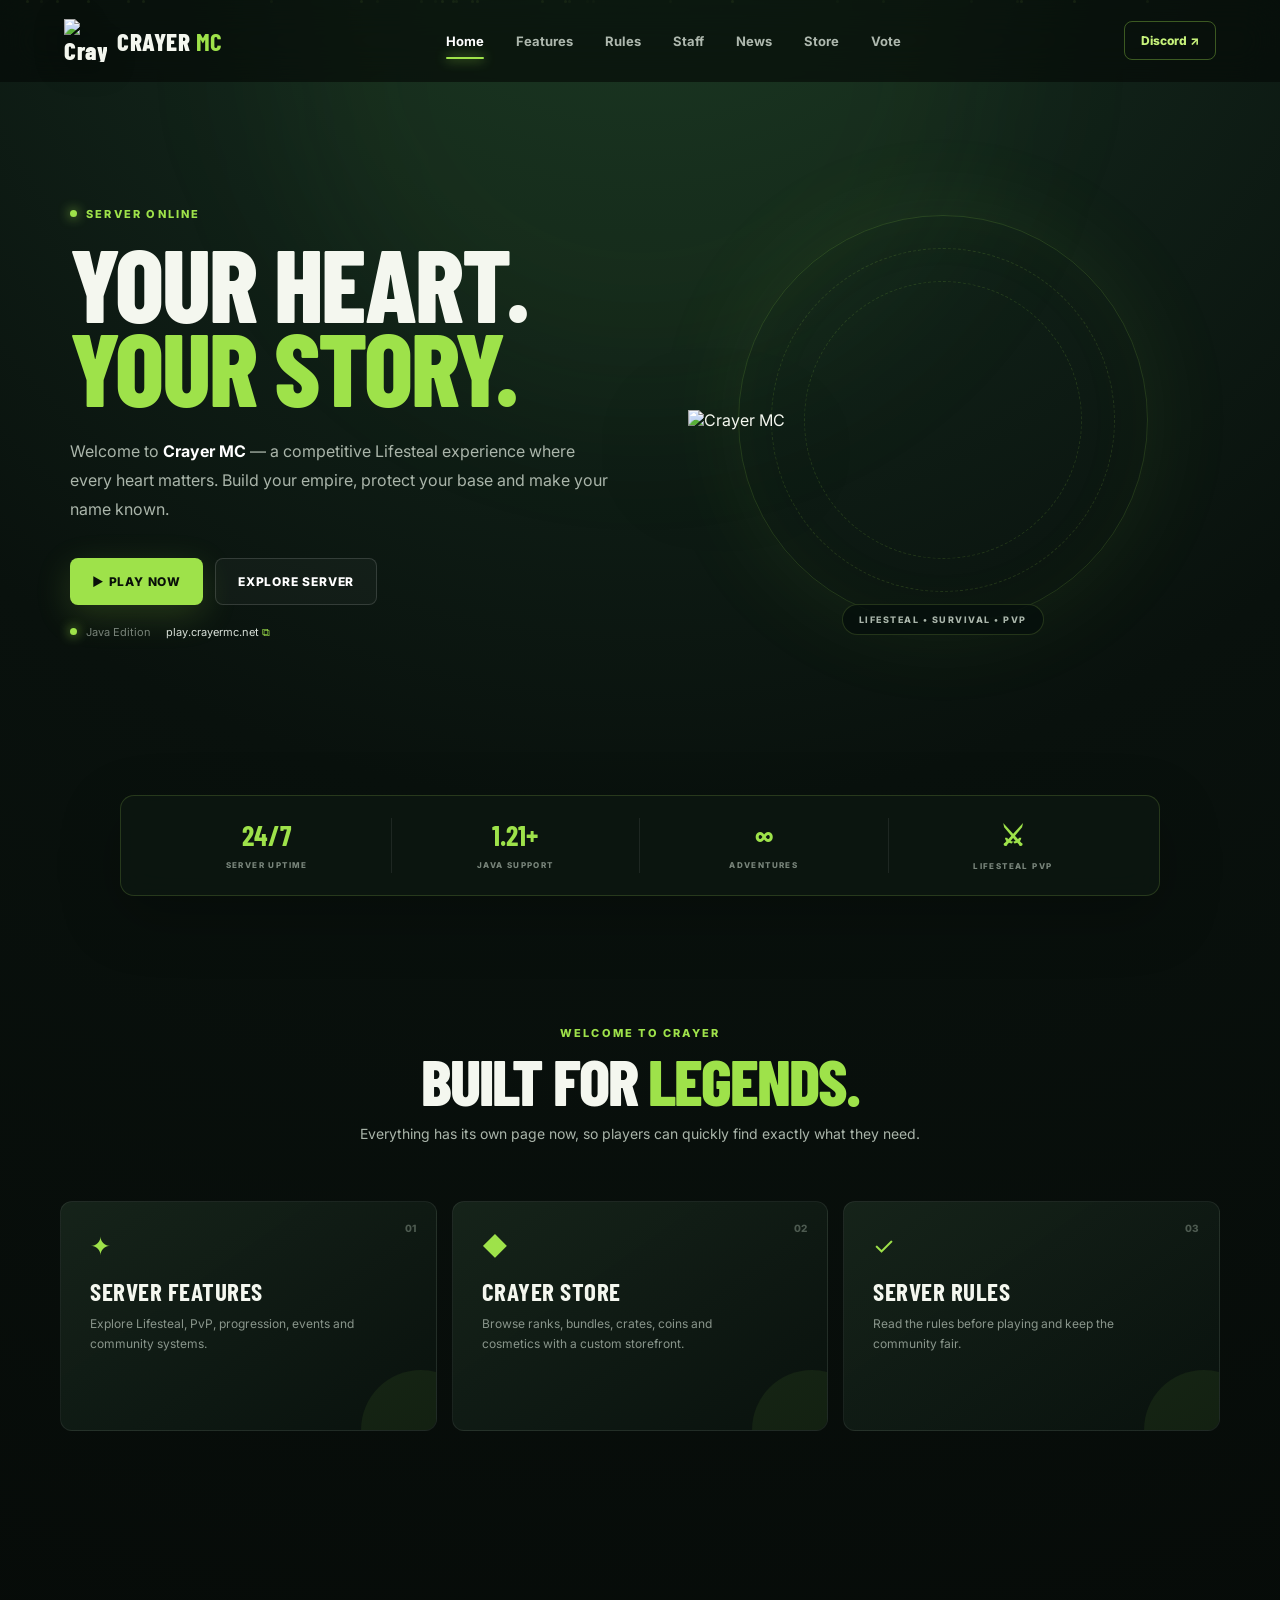
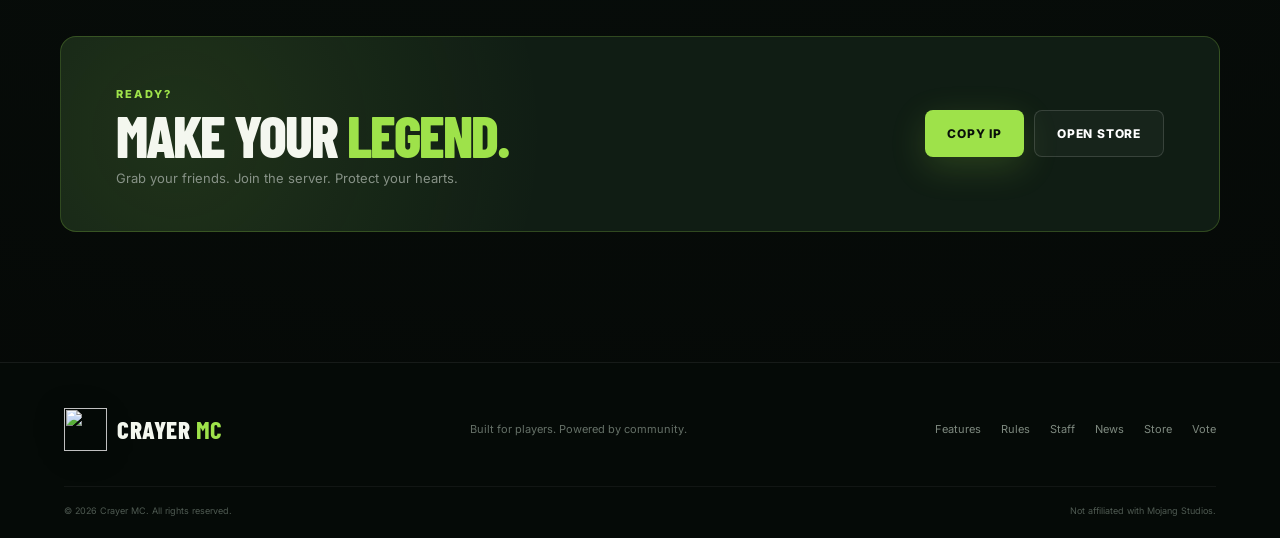
==== index.html @ 16f09fa1 "Add files via upload" ====
<!DOCTYPE html>
<html lang="en">
<head>
  <meta charset="UTF-8">
  <meta name="viewport" content="width=device-width, initial-scale=1.0">
  <meta name="theme-color" content="#07130e">
  <meta name="description" content="Crayer MC — a competitive Minecraft Lifesteal server.">
  <title>Crayer MC — Lifesteal</title>
  <link rel="icon" href="assets/logo.png">
  <link rel="preconnect" href="https://fonts.googleapis.com">
  <link rel="preconnect" href="https://fonts.gstatic.com" crossorigin>
  <link href="https://fonts.googleapis.com/css2?family=Barlow+Condensed:wght@500;600;700;800&family=Inter:wght@400;500;600;700;800&display=swap" rel="stylesheet">
  <link rel="stylesheet" href="style.css">
</head>
<body>
<div class="page-glow"></div><div id="particles" aria-hidden="true"></div>
<header class="navbar" id="navbar">
  <a class="brand" href="index.html"><img src="assets/logo.png" alt="Crayer MC logo"><span>CRAYER <b>MC</b></span></a>
  <button class="menu-btn" id="menuBtn" aria-label="Open navigation" aria-expanded="false"><span></span><span></span><span></span></button>
  <nav id="nav">
    <a class="active" href="index.html">Home</a>
    <a class="" href="features.html">Features</a>
    <a class="" href="rules.html">Rules</a>
    <a class="" href="staff.html">Staff</a>
    <a class="" href="news.html">News</a>
    <a class="" href="store.html">Store</a>
    <a class="" href="vote.html">Vote</a>
  </nav>
  <a class="nav-discord" href="#" data-discord>Discord ↗</a>
</header>
<main>

<section class="hero section">
  <div class="hero-copy reveal">
    <div class="eyebrow"><span class="live-dot"></span> SERVER ONLINE</div>
    <h1>YOUR HEART.<br><em>YOUR STORY.</em></h1>
    <p class="hero-text">Welcome to <strong>Crayer MC</strong> — a competitive Lifesteal experience where every heart matters. Build your empire, protect your base and make your name known.</p>
    <div class="hero-actions"><button class="btn btn-primary" id="copyIp">▶ PLAY NOW</button><a class="btn btn-ghost" href="features.html">EXPLORE SERVER</a></div>
    <div class="ip-line"><span class="status-dot"></span><span>Java Edition</span><button id="copyIpText">play.crayermc.net <span>⧉</span></button></div>
  </div>
  <div class="hero-logo reveal delay-1"><div class="logo-ring"></div><img src="assets/logo.png" alt="Crayer MC"><div class="logo-badge">LIFESTEAL • SURVIVAL • PVP</div></div>
</section>
<section class="stats-wrap"><div class="stats glass reveal"><div><strong>24/7</strong><span>SERVER UPTIME</span></div><div><strong>1.21+</strong><span>JAVA SUPPORT</span></div><div><strong>∞</strong><span>ADVENTURES</span></div><div><strong>⚔</strong><span>LIFESTEAL PVP</span></div></div></section>
<section class="section">
  <div class="section-heading reveal"><span class="kicker">WELCOME TO CRAYER</span><h2>BUILT FOR <em>LEGENDS.</em></h2><p>Everything has its own page now, so players can quickly find exactly what they need.</p></div>
  <div class="feature-grid">
    <a class="feature-card reveal" href="features.html"><div class="feature-icon">✦</div><h3>SERVER FEATURES</h3><p>Explore Lifesteal, PvP, progression, events and community systems.</p><span class="card-number">01</span></a>
    <a class="feature-card reveal delay-1" href="store.html"><div class="feature-icon">◆</div><h3>CRAYER STORE</h3><p>Browse ranks, bundles, crates, coins and cosmetics with a custom storefront.</p><span class="card-number">02</span></a>
    <a class="feature-card reveal delay-2" href="rules.html"><div class="feature-icon">✓</div><h3>SERVER RULES</h3><p>Read the rules before playing and keep the community fair.</p><span class="card-number">03</span></a>
  </div>
</section>
<section class="section cta reveal"><div class="cta-inner"><div><span class="kicker">READY?</span><h2>MAKE YOUR <em>LEGEND.</em></h2><p>Grab your friends. Join the server. Protect your hearts.</p></div><div class="cta-actions"><button class="btn btn-primary" id="copyIp2">COPY IP</button><a class="btn btn-ghost" href="store.html">OPEN STORE</a></div></div></section>

</main>
<footer>
  <div class="footer-main">
    <a class="brand" href="index.html"><img src="assets/logo.png" alt=""><span>CRAYER <b>MC</b></span></a>
    <p>Built for players. Powered by community.</p>
    <div class="footer-links">
      <a href="features.html">Features</a><a href="rules.html">Rules</a><a href="staff.html">Staff</a><a href="news.html">News</a><a href="store.html">Store</a><a href="vote.html">Vote</a>
    </div>
  </div>
  <div class="footer-bottom"><span>© <span id="year"></span> Crayer MC. All rights reserved.</span><span>Not affiliated with Mojang Studios.</span></div>
</footer>
<div class="toast" id="toast">Done!</div>
<script src="script.js"></script>
</body></html>
---- style.css ----
:root{
  --bg:#07100c;--bg2:#0c1812;--panel:rgba(17,29,22,.78);--panel2:#111d17;
  --line:rgba(171,220,92,.18);--green:#9ee24a;--green2:#c7f27b;--gold:#f5bd4f;
  --text:#f4f7ef;--muted:#aab5aa;--danger:#f06455;
  --font:"Inter",sans-serif;--display:"Barlow Condensed",sans-serif;
}
*{box-sizing:border-box;margin:0;padding:0}
html{scroll-behavior:smooth}
body{background:radial-gradient(circle at 50% -10%,#193324 0,#09110d 42%,#050806 100%);color:var(--text);font-family:var(--font);overflow-x:hidden}
body:before{content:"";position:fixed;inset:0;pointer-events:none;opacity:.18;background-image:linear-gradient(rgba(255,255,255,.025) 1px,transparent 1px),linear-gradient(90deg,rgba(255,255,255,.02) 1px,transparent 1px);background-size:70px 70px;mask-image:linear-gradient(to bottom,#000,transparent 75%);z-index:-3}
.page-glow{position:fixed;width:700px;height:700px;border-radius:50%;background:rgba(111,206,65,.06);filter:blur(80px);left:50%;top:-300px;transform:translateX(-50%);z-index:-2}
#particles{position:fixed;inset:0;pointer-events:none;z-index:-1;overflow:hidden}
.particle{position:absolute;width:3px;height:3px;background:rgba(179,238,93,.55);border-radius:50%;animation:float linear infinite}
@keyframes float{from{transform:translateY(110vh) translateX(0);opacity:0}15%{opacity:1}85%{opacity:.8}to{transform:translateY(-10vh) translateX(60px);opacity:0}}
a{color:inherit;text-decoration:none}
button{font:inherit}
.navbar{height:82px;position:fixed;top:0;left:0;right:0;z-index:50;display:flex;align-items:center;justify-content:space-between;padding:0 clamp(22px,5vw,80px);background:rgba(5,10,7,.65);backdrop-filter:blur(18px);border-bottom:1px solid transparent;transition:.3s}
.navbar.scrolled{border-color:var(--line);background:rgba(5,10,7,.88)}
.brand{display:flex;align-items:center;gap:10px;font-family:var(--display);font-size:25px;font-weight:800;letter-spacing:.5px}
.brand img{width:43px;height:43px;object-fit:contain;filter:drop-shadow(0 6px 15px rgba(0,0,0,.45))}
.brand b{color:var(--green)}
nav{display:flex;gap:32px;align-items:center}
nav a{font-size:13px;font-weight:700;color:#aeb8ae;position:relative;transition:.2s}
nav a:hover,nav a.active{color:#fff}
nav a.active:after{content:"";position:absolute;left:0;right:0;height:2px;background:var(--green);bottom:-10px;border-radius:2px;box-shadow:0 0 12px var(--green)}
.nav-discord{border:1px solid rgba(158,226,74,.35);padding:11px 16px;border-radius:8px;font-size:12px;font-weight:800;color:var(--green2);transition:.2s}
.nav-discord:hover{background:rgba(158,226,74,.1);transform:translateY(-2px)}
.menu-btn{display:none;background:none;border:0;width:40px}.menu-btn span{display:block;height:2px;background:#fff;margin:6px 0}
.section{width:min(1160px,calc(100% - 40px));margin:auto;padding:125px 0}
.hero{min-height:820px;padding-top:145px;display:grid;grid-template-columns:1fr 1fr;align-items:center;gap:50px;position:relative}
.hero-copy{padding-left:10px}
.eyebrow,.kicker{display:inline-flex;align-items:center;gap:9px;color:var(--green);font-size:11px;font-weight:800;letter-spacing:2.2px}
.live-dot,.status-dot{width:7px;height:7px;border-radius:50%;background:var(--green);box-shadow:0 0 12px var(--green)}
.hero h1,.section-heading h2,.cta h2{font-family:var(--display);font-size:clamp(65px,8vw,110px);line-height:.82;letter-spacing:-2px;margin:20px 0 28px;font-weight:800}
em{font-style:normal;color:var(--green)}
.hero-text{max-width:570px;color:var(--muted);font-size:16px;line-height:1.8}
.hero-text strong{color:#fff}
.hero-actions{display:flex;gap:12px;margin-top:34px}
.btn{display:inline-flex;align-items:center;justify-content:center;gap:10px;border:0;border-radius:8px;padding:15px 22px;font-weight:800;font-size:12px;letter-spacing:.8px;cursor:pointer;transition:.25s}
.btn-primary{background:var(--green);color:#091009;box-shadow:0 10px 35px rgba(158,226,74,.18)}
.btn-primary:hover{transform:translateY(-3px);box-shadow:0 15px 40px rgba(158,226,74,.28)}
.btn-ghost{border:1px solid rgba(255,255,255,.14);background:rgba(255,255,255,.03);color:#fff}
.btn-ghost:hover{background:rgba(255,255,255,.08);transform:translateY(-3px)}
.ip-line{display:flex;align-items:center;gap:9px;margin-top:20px;color:#788379;font-size:11px}
.ip-line button{background:none;border:0;color:#d8e0d8;font-size:11px;cursor:pointer;margin-left:6px}
.ip-line button span{color:var(--green)}
.hero-logo{display:flex;justify-content:center;align-items:center;position:relative;min-height:540px}
.hero-logo img{width:min(510px,92%);position:relative;z-index:2;filter:drop-shadow(0 30px 45px rgba(0,0,0,.6));animation:logoFloat 5s ease-in-out infinite}
@keyframes logoFloat{0%,100%{transform:translateY(0) rotate(-1deg)}50%{transform:translateY(-15px) rotate(1deg)}}
.logo-ring{position:absolute;width:410px;height:410px;border:1px solid rgba(158,226,74,.16);border-radius:50%;box-shadow:0 0 100px rgba(158,226,74,.08),inset 0 0 80px rgba(158,226,74,.03)}
.logo-ring:before,.logo-ring:after{content:"";position:absolute;border-radius:50%;border:1px dashed rgba(158,226,74,.15);inset:32px;animation:spin 25s linear infinite}
.logo-ring:after{inset:65px;animation-direction:reverse;animation-duration:18s}
@keyframes spin{to{transform:rotate(360deg)}}
.logo-badge{position:absolute;bottom:55px;background:rgba(7,16,12,.85);border:1px solid var(--line);border-radius:30px;padding:9px 16px;color:#a9b5aa;font-size:9px;font-weight:800;letter-spacing:1.5px;z-index:3}
.scroll-cue{position:absolute;bottom:35px;left:10px;font-size:9px;color:#677269;letter-spacing:2px}.scroll-cue span{color:var(--green);font-size:15px;margin-left:7px}
.stats-wrap{width:min(1040px,calc(100% - 40px));margin:-25px auto 0;position:relative;z-index:3}
.glass{background:rgba(13,24,17,.72);border:1px solid var(--line);backdrop-filter:blur(15px);border-radius:14px;box-shadow:0 20px 60px rgba(0,0,0,.25)}
.stats{display:grid;grid-template-columns:repeat(4,1fr);padding:22px}
.stats div{text-align:center;border-right:1px solid rgba(255,255,255,.08)}.stats div:last-child{border:0}
.stats strong{display:block;font-family:var(--display);font-size:28px;color:var(--green)}.stats span{font-size:8px;letter-spacing:1.4px;color:#79857b;font-weight:800}
.section-heading{text-align:center;max-width:720px;margin:0 auto 55px}
.section-heading h2{font-size:65px;margin:13px 0 15px}
.section-heading p{color:var(--muted);font-size:14px;line-height:1.7}
.feature-grid{display:grid;grid-template-columns:repeat(3,1fr);gap:15px}
.feature-card{position:relative;min-height:230px;padding:29px;border:1px solid rgba(255,255,255,.07);background:linear-gradient(145deg,rgba(24,39,29,.85),rgba(10,19,14,.88));border-radius:12px;overflow:hidden;transition:.3s}
.feature-card:hover{transform:translateY(-7px);border-color:rgba(158,226,74,.32);box-shadow:0 20px 45px rgba(0,0,0,.25)}
.feature-card:after{content:"";position:absolute;width:120px;height:120px;border-radius:50%;right:-45px;bottom:-60px;background:rgba(158,226,74,.07)}
.feature-card-highlight{border-color:rgba(158,226,74,.22)}
.feature-icon{font-size:25px;color:var(--green);height:45px}
.feature-card h3{font-family:var(--display);font-size:25px;letter-spacing:.5px}.feature-card p{font-size:12px;line-height:1.7;color:#89958b;margin-top:8px;max-width:280px}.card-number{position:absolute;right:20px;top:20px;color:#4d5a50;font-size:10px;font-weight:800}
.rules-section{max-width:1050px}
.rules-list{display:grid;gap:10px}
.rule{display:grid;grid-template-columns:65px 1fr;align-items:center;gap:15px;padding:18px 22px;background:rgba(21,31,24,.72);border:1px solid rgba(255,255,255,.06);border-radius:10px;transition:.25s}
.rule:hover{border-color:rgba(158,226,74,.22);transform:translateX(5px)}
.rule>b{width:38px;height:38px;border-radius:8px;display:grid;place-items:center;background:rgba(158,226,74,.1);color:var(--green);font-family:var(--display);font-size:18px}
.rule h3{font-family:var(--display);font-size:20px}.rule p{font-size:11px;color:#89958b;margin-top:3px}
.staff-section{max-width:1050px}
.staff-grid{display:grid;grid-template-columns:repeat(3,1fr);gap:15px}
.staff-card{display:flex;align-items:center;gap:18px;padding:25px;background:linear-gradient(145deg,#17241b,#0c1510);border:1px solid rgba(255,255,255,.07);border-radius:12px}
.staff-avatar{width:70px;height:70px;border-radius:10px;display:grid;place-items:center;background:linear-gradient(145deg,#9ee24a,#3c6f29);font-family:var(--display);font-size:34px;color:#081008;font-weight:800;box-shadow:0 10px 25px rgba(0,0,0,.3)}
.staff-card h3{font-family:var(--display);font-size:24px}.staff-card p{font-size:10px;color:#7d897f;margin-top:3px}
.role{font-size:8px;font-weight:800;letter-spacing:1px;padding:4px 7px;border-radius:4px}.owner{background:rgba(245,189,79,.13);color:var(--gold)}.manager{background:rgba(158,226,74,.1);color:var(--green)}.mod{background:rgba(83,188,255,.1);color:#71c9ff}
.edit-note{text-align:center;color:#59645b;font-size:10px;margin-top:18px}.edit-note code{color:#82927f}
.news-grid{display:grid;grid-template-columns:1.5fr 1fr 1fr;gap:15px}
.news-card{min-height:260px;border-radius:12px;border:1px solid rgba(255,255,255,.07);background:linear-gradient(145deg,#17231b,#0c140f);padding:25px;display:flex;flex-direction:column;justify-content:space-between;position:relative;overflow:hidden}
.news-card.large{background:radial-gradient(circle at 80% 20%,rgba(158,226,74,.12),transparent 35%),linear-gradient(145deg,#17271a,#0b120e)}
.news-card:before{content:"✦";position:absolute;right:25px;top:30px;font-size:80px;color:rgba(158,226,74,.05)}
.news-tag{font-size:8px;font-weight:800;letter-spacing:1.4px;color:var(--green);border:1px solid rgba(158,226,74,.2);padding:6px 8px;border-radius:4px;width:max-content}
.news-content small{font-size:8px;color:#637066;letter-spacing:1.5px}.news-content h3{font-family:var(--display);font-size:26px;line-height:.95;margin:8px 0}.news-content p{font-size:11px;color:#7f8b81;line-height:1.6}
.cta{padding-top:80px;padding-bottom:130px}
.cta-inner{padding:45px 55px;border:1px solid rgba(158,226,74,.22);border-radius:16px;background:radial-gradient(circle at 10% 50%,rgba(158,226,74,.11),transparent 35%),#101d14;display:flex;justify-content:space-between;align-items:center;gap:30px}
.cta h2{font-size:58px;margin:10px 0}.cta p{color:#879287;font-size:13px}.cta-actions{display:flex;gap:10px}
footer{border-top:1px solid rgba(255,255,255,.07);background:#050a07;padding:45px max(20px,5vw) 22px}.footer-main{display:flex;align-items:center;justify-content:space-between;gap:20px}.footer-main>p{color:#657067;font-size:11px}.footer-links{display:flex;gap:20px;font-size:11px;color:#7e897f}.footer-links a:hover{color:var(--green)}.footer-bottom{margin-top:35px;padding-top:18px;border-top:1px solid rgba(255,255,255,.05);display:flex;justify-content:space-between;color:#4f5a52;font-size:9px}
.toast{position:fixed;left:50%;bottom:30px;transform:translate(-50%,20px);background:#d9ff9d;color:#081008;padding:12px 17px;border-radius:8px;font-size:11px;font-weight:800;opacity:0;pointer-events:none;transition:.3s;z-index:100}.toast.show{opacity:1;transform:translate(-50%,0)}
.reveal{opacity:0;transform:translateY(25px);transition:opacity .7s ease,transform .7s ease}.reveal.visible{opacity:1;transform:translateY(0)}.delay-1{transition-delay:.08s}.delay-2{transition-delay:.16s}
@media(max-width:900px){
  nav{gap:18px}.nav-discord{display:none}.hero{grid-template-columns:1fr;text-align:center;padding-top:130px;min-height:auto}.hero-copy{padding:0}.hero-text{margin:auto}.hero-actions,.ip-line{justify-content:center}.hero-logo{min-height:430px;order:-1}.hero-logo img{width:min(400px,85%)}.logo-ring{width:320px;height:320px}.scroll-cue{display:none}.feature-grid{grid-template-columns:repeat(2,1fr)}.news-grid{grid-template-columns:1fr 1fr}.news-card.large{grid-column:1/-1}.staff-grid{grid-template-columns:1fr}
}
@media(max-width:680px){
  .navbar{height:70px}.brand{font-size:21px}.brand img{width:36px;height:36px}.menu-btn{display:block;order:3}nav{display:none;position:absolute;top:70px;left:15px;right:15px;flex-direction:column;gap:0;padding:10px;background:rgba(8,15,10,.98);border:1px solid var(--line);border-radius:10px}nav.open{display:flex}nav a{padding:13px 10px;width:100%}nav a.active:after{display:none}.section{width:min(100% - 28px,1160px);padding:90px 0}.hero{padding-top:105px}.hero h1{font-size:58px}.hero-logo{min-height:350px}.logo-ring{width:270px;height:270px}.logo-badge{bottom:25px;font-size:7px}.stats{grid-template-columns:1fr 1fr;gap:18px}.stats div:nth-child(2){border:0}.stats div{border-bottom:1px solid rgba(255,255,255,.08);padding-bottom:12px}.feature-grid,.news-grid{grid-template-columns:1fr}.news-card.large{grid-column:auto}.section-heading h2{font-size:50px}.cta-inner{padding:32px 25px;flex-direction:column;text-align:center}.cta h2{font-size:48px}.cta-actions{flex-direction:column;width:100%}.btn{width:100%}.footer-main,.footer-bottom{flex-direction:column;align-items:flex-start}.footer-main>p{display:none}.footer-links{flex-wrap:wrap}
}

/* Multi-page navigation */
.page-hero{min-height:470px;padding-top:170px;text-align:center;display:flex;flex-direction:column;align-items:center;justify-content:center}
.page-hero h1{font-family:var(--display);font-size:clamp(62px,9vw,105px);line-height:.85;letter-spacing:-2px;margin:18px 0}
.page-hero p{max-width:680px;color:var(--muted);line-height:1.8}
.warning-box{margin-top:22px;padding:20px 24px;border:1px solid rgba(245,189,79,.25);background:rgba(245,189,79,.06);border-radius:10px;display:flex;gap:14px;align-items:center;color:#b7beb5;font-size:11px}.warning-box strong{color:var(--gold);letter-spacing:1px}.warning-box span{color:#8f9b91}
.vote-grid{display:grid;grid-template-columns:repeat(3,1fr);gap:15px}.vote-card{padding:30px;border:1px solid rgba(255,255,255,.07);border-radius:12px;background:linear-gradient(145deg,#17241b,#0c1510);transition:.3s}.vote-card:hover{transform:translateY(-7px);border-color:rgba(158,226,74,.3)}.vote-card>span{color:var(--green);font:800 11px var(--display)}.vote-card h3{font:800 27px var(--display);margin:20px 0 8px}.vote-card p{color:#89958b;font-size:11px;line-height:1.6}.vote-card b{display:block;margin-top:28px;color:var(--green);font-size:10px;letter-spacing:1px}.vote-card code{color:#b8c7b9}
.store-toolbar{margin-bottom:22px}.store-tabs{display:flex;gap:8px;flex-wrap:wrap}.tab{border:1px solid rgba(255,255,255,.1);background:rgba(255,255,255,.03);color:#a9b4aa;padding:10px 15px;border-radius:8px;font-size:10px;font-weight:800;cursor:pointer;transition:.2s}.tab:hover,.tab.active{color:#081008;background:var(--green);border-color:var(--green)}
.store-layout{display:grid;grid-template-columns:minmax(0,1fr) 330px;gap:20px;align-items:start}.product-grid{display:grid;grid-template-columns:repeat(2,1fr);gap:15px}.product-card{position:relative;padding:25px;border-radius:12px;border:1px solid rgba(255,255,255,.07);background:linear-gradient(145deg,#17241b,#0c1510);transition:.3s}.product-card:hover{transform:translateY(-5px);border-color:rgba(158,226,74,.28)}.product-card.hidden{display:none}.product-icon{width:50px;height:50px;display:grid;place-items:center;border-radius:10px;background:rgba(158,226,74,.09);color:var(--green);font-size:24px;margin-bottom:18px}.product-cat{font-size:8px;color:var(--green);letter-spacing:1.5px;font-weight:800}.product-card h3{font:800 25px var(--display);margin:6px 0}.product-card p{color:#89958b;font-size:11px;line-height:1.6;min-height:38px}.product-card strong{display:block;color:#fff;font:800 28px var(--display);margin:16px 0}.product-card .btn{width:100%}.cart{position:sticky;top:105px;padding:22px}.cart-head{display:flex;justify-content:space-between;align-items:center;border-bottom:1px solid rgba(255,255,255,.08);padding-bottom:16px}.cart-head h2{font:800 28px var(--display)}.cart-head>span{background:var(--green);color:#081008;border-radius:20px;padding:5px 9px;font:800 10px var(--display)}.cart-items{min-height:130px;padding:15px 0}.empty-cart{color:#69766c;font-size:11px;text-align:center;padding:30px 0}.cart-item{display:flex;justify-content:space-between;gap:10px;padding:10px 0;border-bottom:1px solid rgba(255,255,255,.05)}.cart-item strong{font-size:10px}.cart-item span{color:#91a094;font-size:10px}.remove-item{border:0;background:none;color:#f06455;cursor:pointer;font-size:10px}.cart-total{display:flex;justify-content:space-between;padding:16px 0;border-top:1px solid rgba(255,255,255,.08);font-size:11px;color:#89958b}.cart-total strong{color:var(--green);font:800 24px var(--display)}.cart-order,.cart-clear{width:100%;margin-top:8px}.cart small{display:block;color:#657067;font-size:9px;line-height:1.6;margin-top:15px}.cart small code{color:#82927f}
@media(max-width:900px){.vote-grid{grid-template-columns:1fr 1fr}.store-layout{grid-template-columns:1fr}.cart{position:static}.product-grid{grid-template-columns:repeat(2,1fr)}}
@media(max-width:680px){.page-hero{min-height:390px;padding-top:125px}.page-hero h1{font-size:58px}.vote-grid,.product-grid{grid-template-columns:1fr}.warning-box{align-items:flex-start;flex-direction:column}.store-tabs{overflow:auto;flex-wrap:nowrap;padding-bottom:4px}}

@media(max-width:680px){
  nav{position:absolute;top:70px;left:15px;right:15px;display:none;flex-direction:column;gap:0;padding:10px;background:rgba(5,10,7,.96);border:1px solid var(--line);border-radius:10px;backdrop-filter:blur(18px)}
  nav.open{display:flex} nav a{padding:13px 10px} nav a.active:after{display:none}.nav-discord{display:none}
  .hero h1{font-size:62px}.section{padding:90px 0}.feature-grid{grid-template-columns:1fr}.news-grid{grid-template-columns:1fr}.news-card.large{grid-column:auto}.stats{grid-template-columns:repeat(2,1fr);gap:18px}.stats div:nth-child(2){border-right:0}.stats div:nth-child(3),.stats div:nth-child(4){border-top:1px solid rgba(255,255,255,.08);padding-top:18px}.footer-main{flex-direction:column;align-items:flex-start}.footer-bottom{flex-direction:column;gap:8px}
}
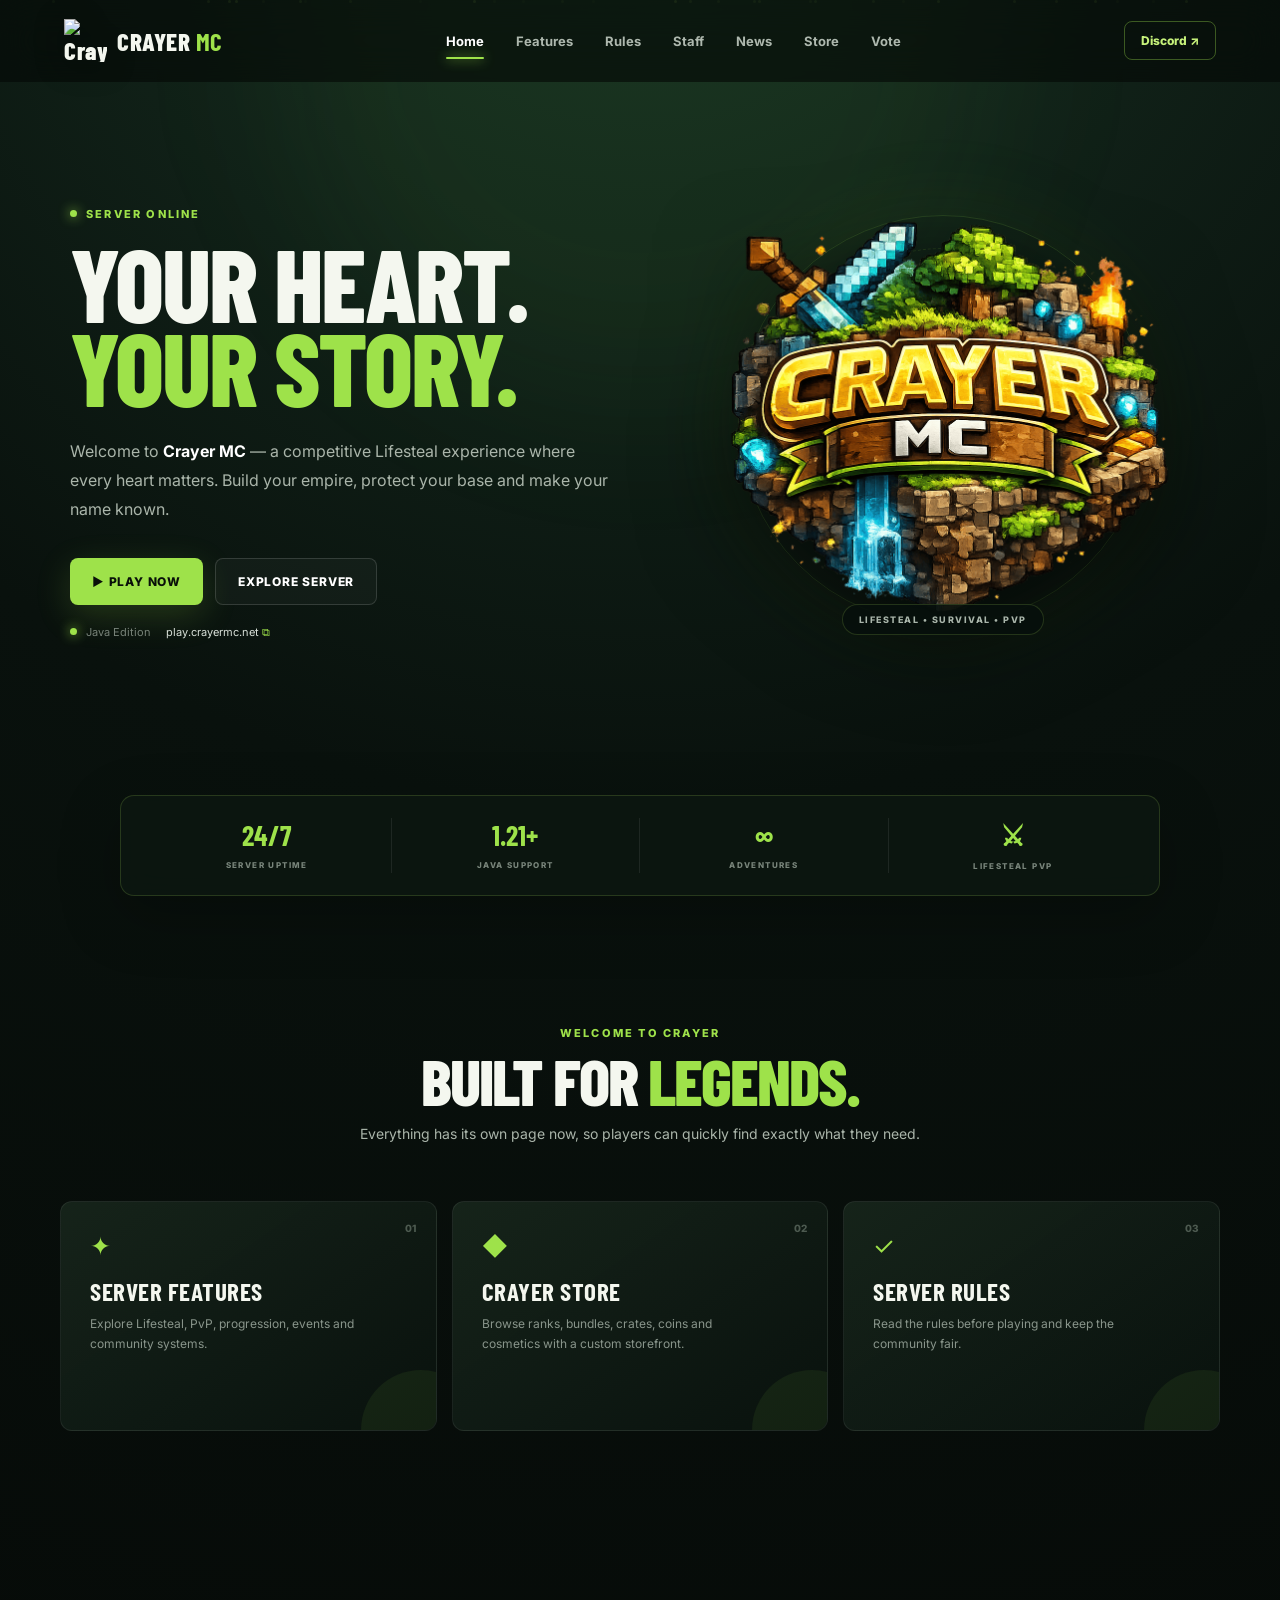
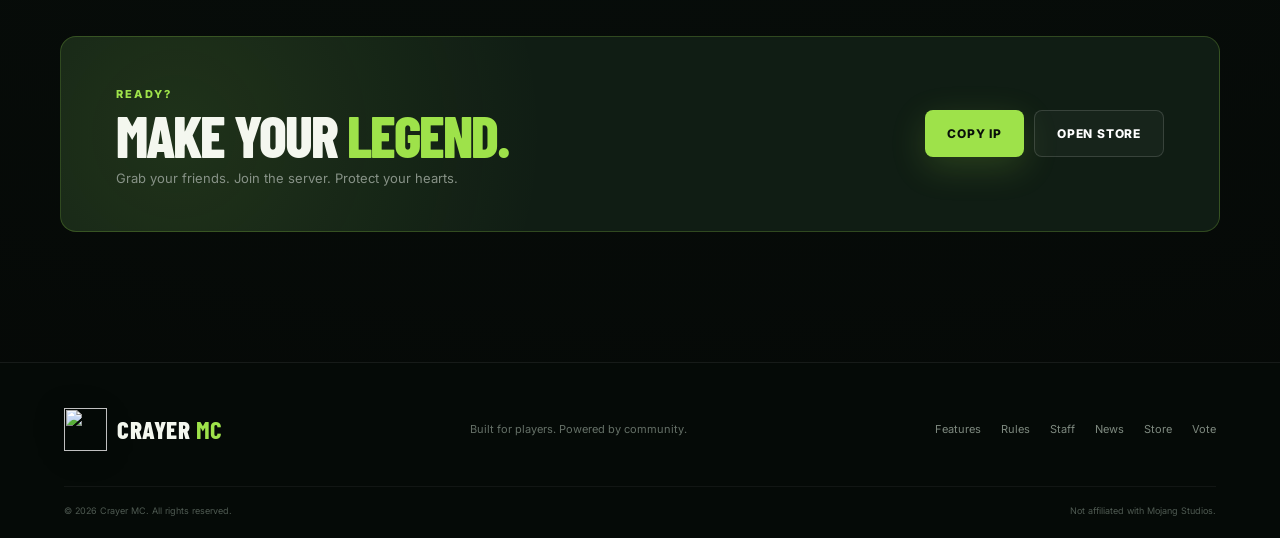
==== commit 8e05edff: "Update index.html" ====
--- a/index.html
+++ b/index.html
@@ -38,7 +38,7 @@
     <div class="hero-actions"><button class="btn btn-primary" id="copyIp">▶ PLAY NOW</button><a class="btn btn-ghost" href="features.html">EXPLORE SERVER</a></div>
     <div class="ip-line"><span class="status-dot"></span><span>Java Edition</span><button id="copyIpText">play.crayermc.net <span>⧉</span></button></div>
   </div>
-  <div class="hero-logo reveal delay-1"><div class="logo-ring"></div><img src="assets/logo.png" alt="Crayer MC"><div class="logo-badge">LIFESTEAL • SURVIVAL • PVP</div></div>
+  <div class="hero-logo reveal delay-1"><div class="logo-ring"></div><img src="logo.png" alt="Crayer MC"><div class="logo-badge">LIFESTEAL • SURVIVAL • PVP</div></div>
 </section>
 <section class="stats-wrap"><div class="stats glass reveal"><div><strong>24/7</strong><span>SERVER UPTIME</span></div><div><strong>1.21+</strong><span>JAVA SUPPORT</span></div><div><strong>∞</strong><span>ADVENTURES</span></div><div><strong>⚔</strong><span>LIFESTEAL PVP</span></div></div></section>
 <section class="section">
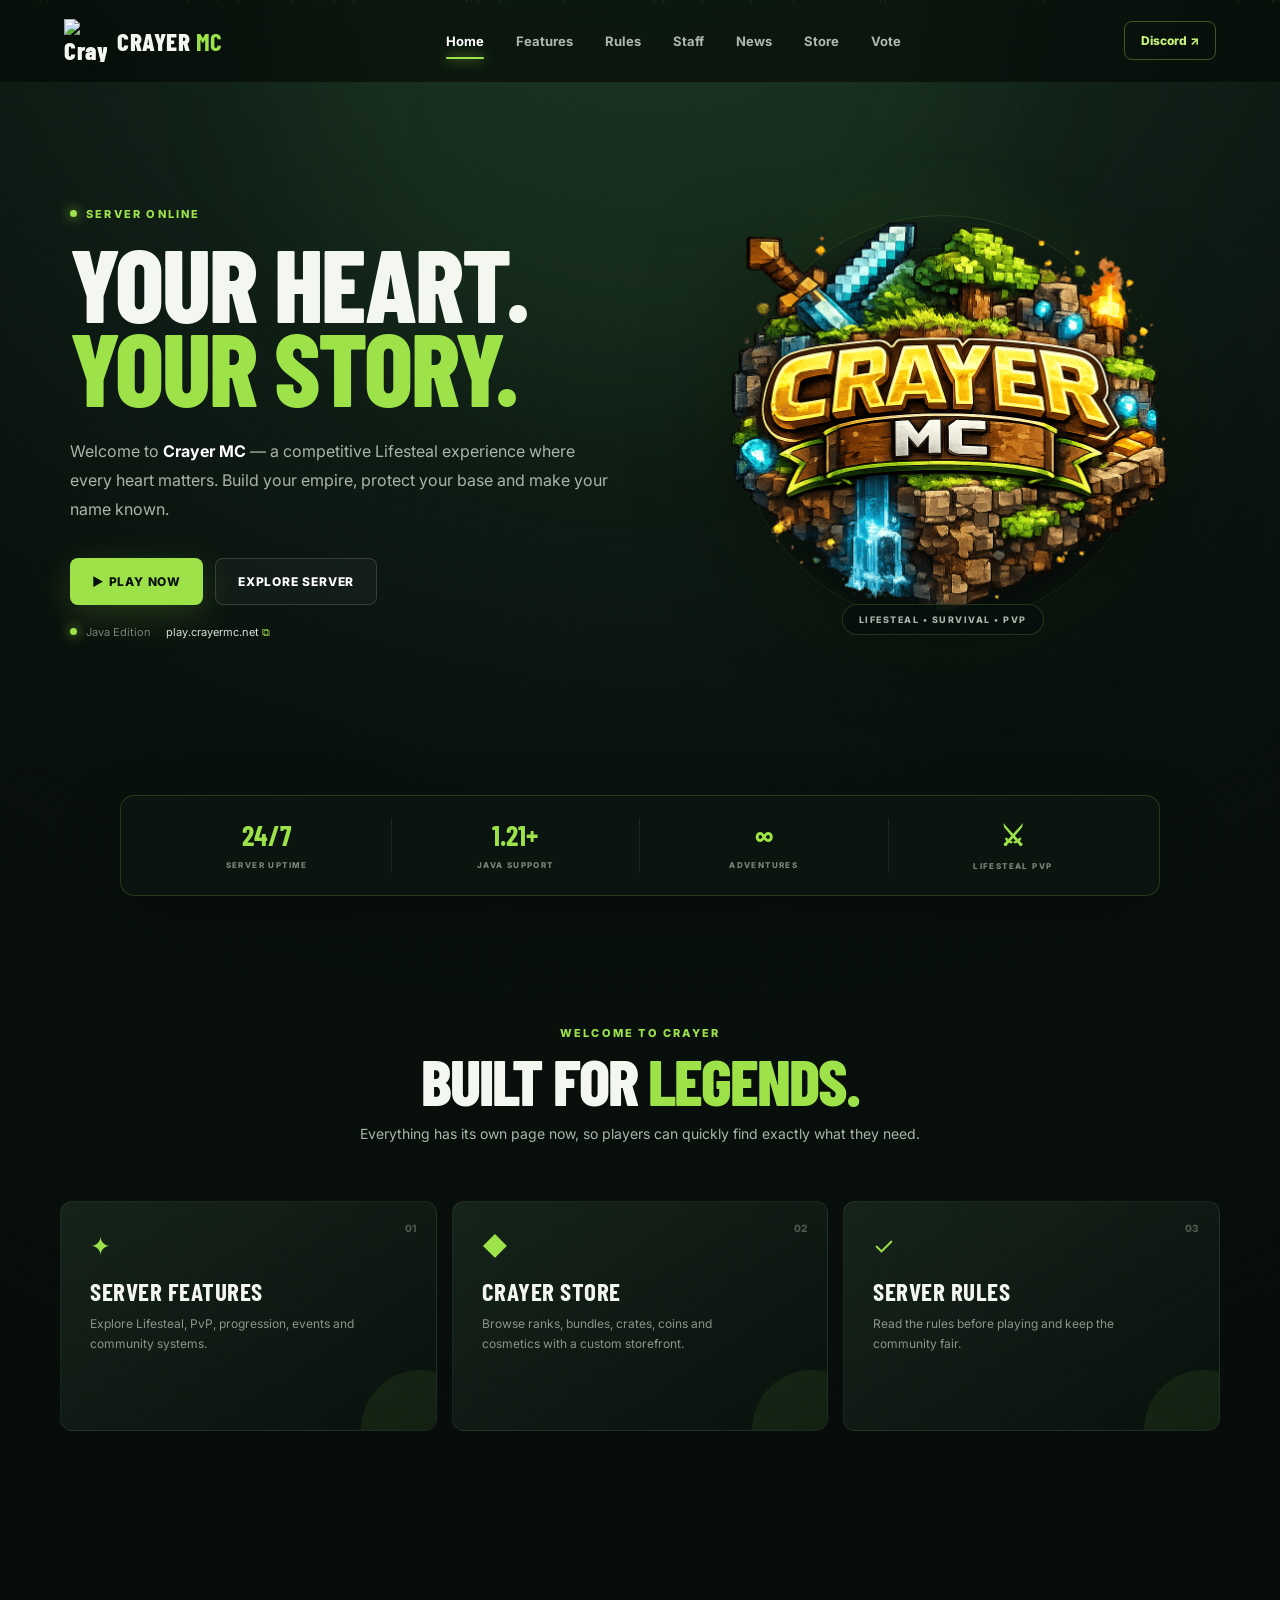
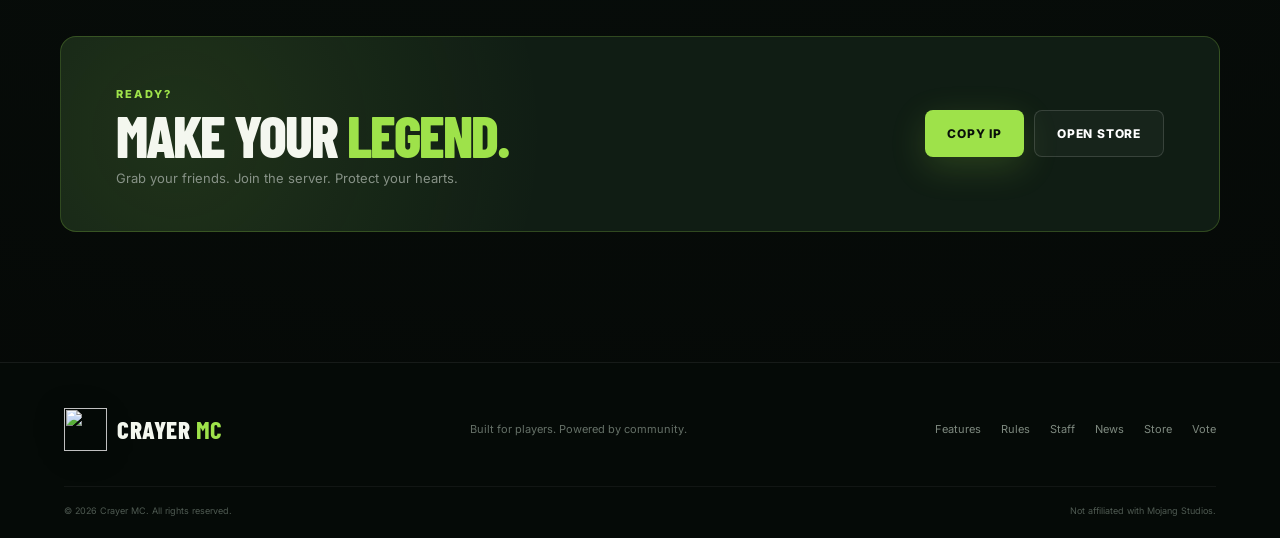
==== commit 700ee0e2: "Update index.html" ====
--- a/index.html
+++ b/index.html
@@ -6,7 +6,7 @@
   <meta name="theme-color" content="#07130e">
   <meta name="description" content="Crayer MC — a competitive Minecraft Lifesteal server.">
   <title>Crayer MC — Lifesteal</title>
-  <link rel="icon" href="assets/logo.png">
+  <link rel="icon" href="logo.png">
   <link rel="preconnect" href="https://fonts.googleapis.com">
   <link rel="preconnect" href="https://fonts.gstatic.com" crossorigin>
   <link href="https://fonts.googleapis.com/css2?family=Barlow+Condensed:wght@500;600;700;800&family=Inter:wght@400;500;600;700;800&display=swap" rel="stylesheet">
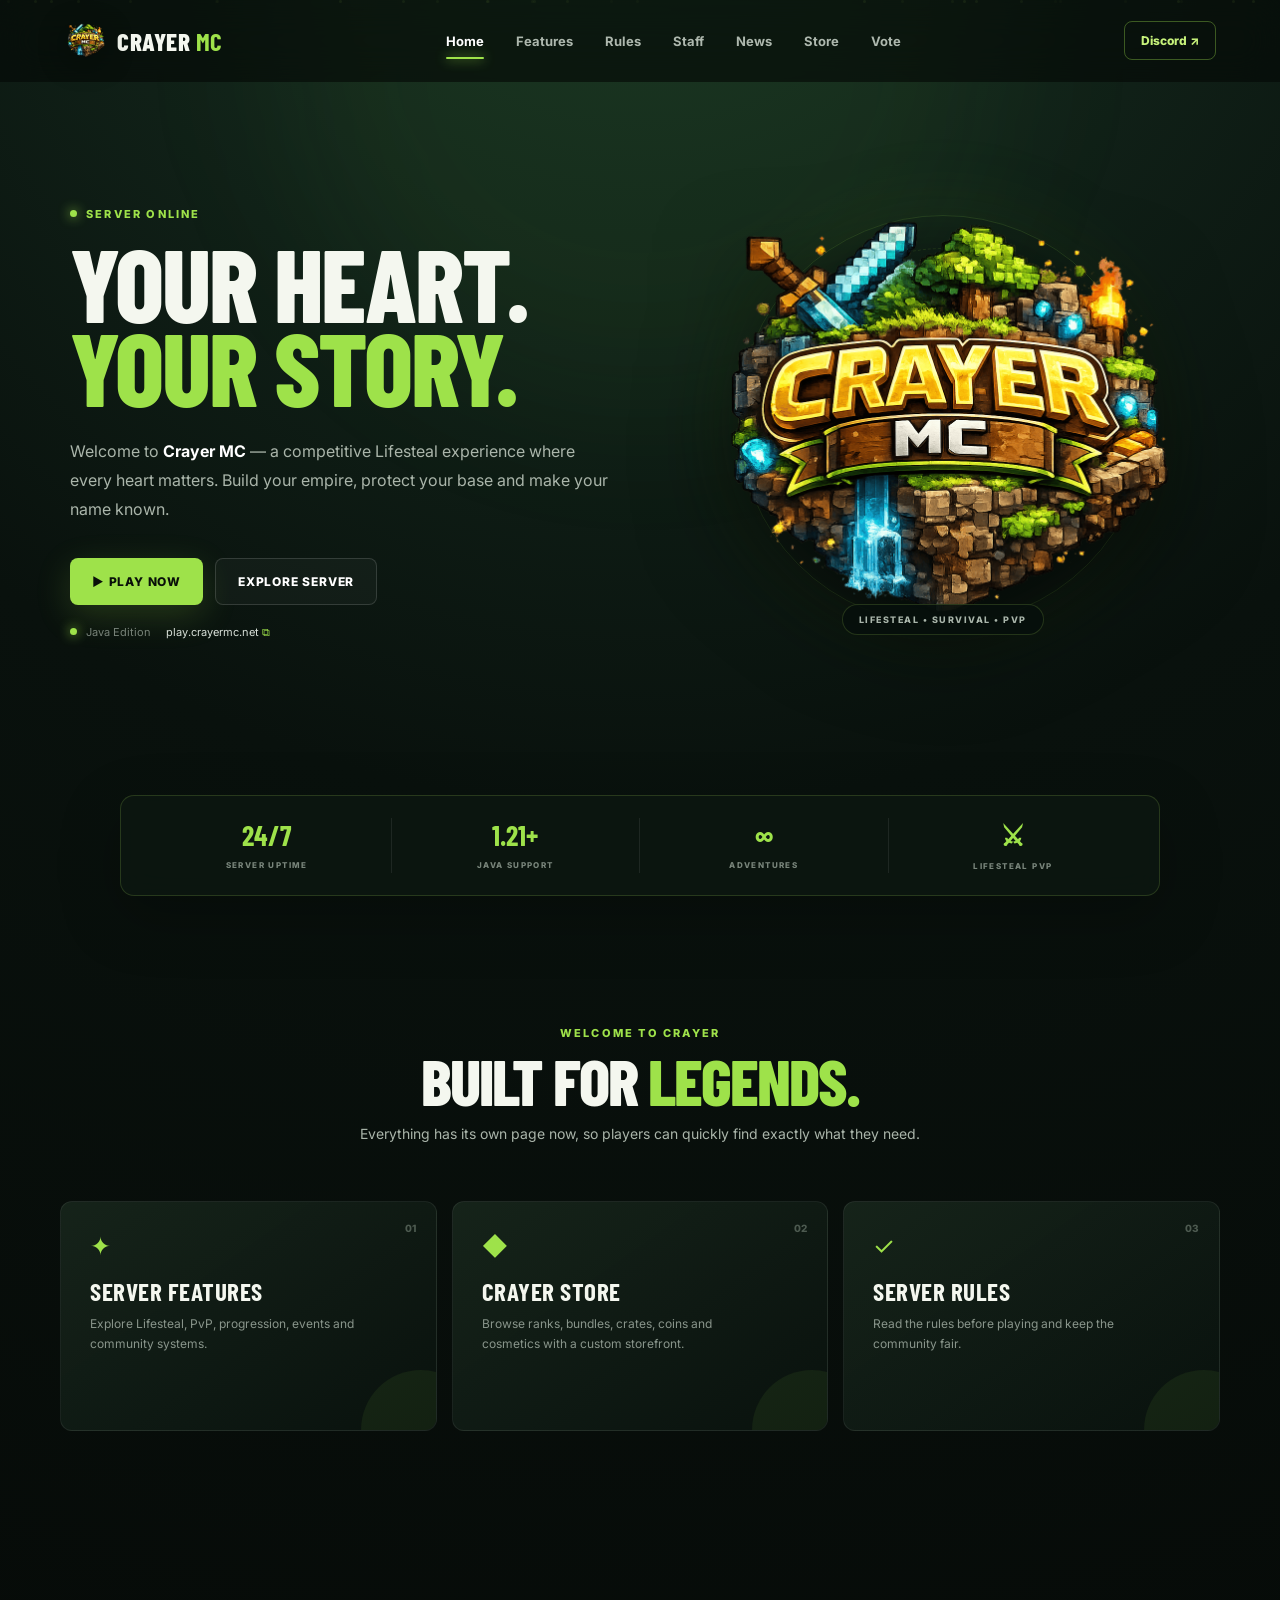
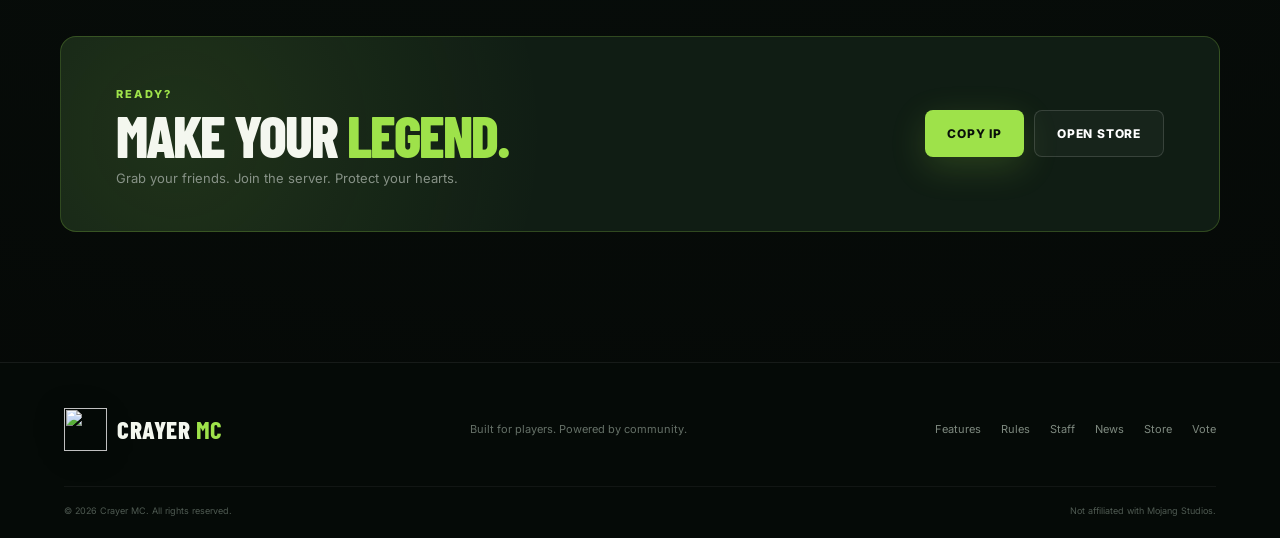
==== commit d5fb44eb: "Update index.html" ====
--- a/index.html
+++ b/index.html
@@ -15,7 +15,7 @@
 <body>
 <div class="page-glow"></div><div id="particles" aria-hidden="true"></div>
 <header class="navbar" id="navbar">
-  <a class="brand" href="index.html"><img src="assets/logo.png" alt="Crayer MC logo"><span>CRAYER <b>MC</b></span></a>
+  <a class="brand" href="index.html"><img src="logo.png" alt="Crayer MC logo"><span>CRAYER <b>MC</b></span></a>
   <button class="menu-btn" id="menuBtn" aria-label="Open navigation" aria-expanded="false"><span></span><span></span><span></span></button>
   <nav id="nav">
     <a class="active" href="index.html">Home</a>
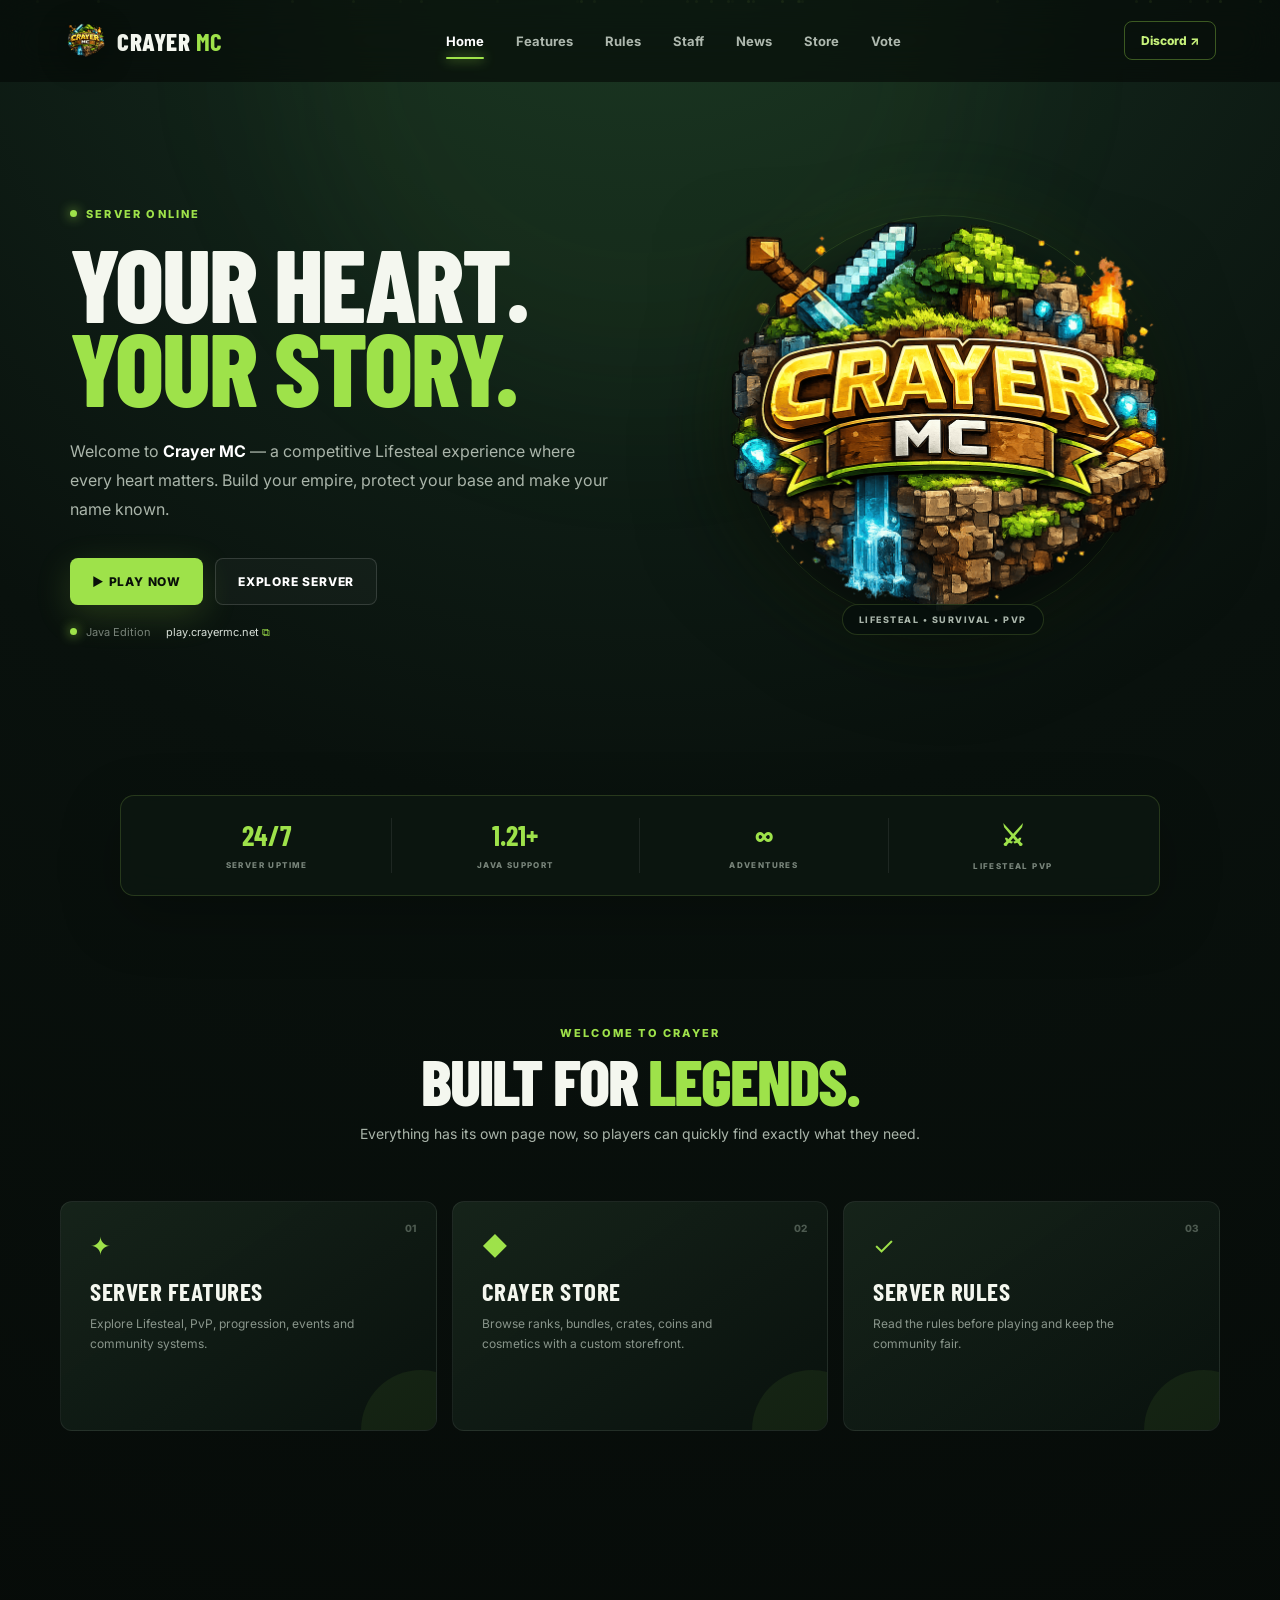
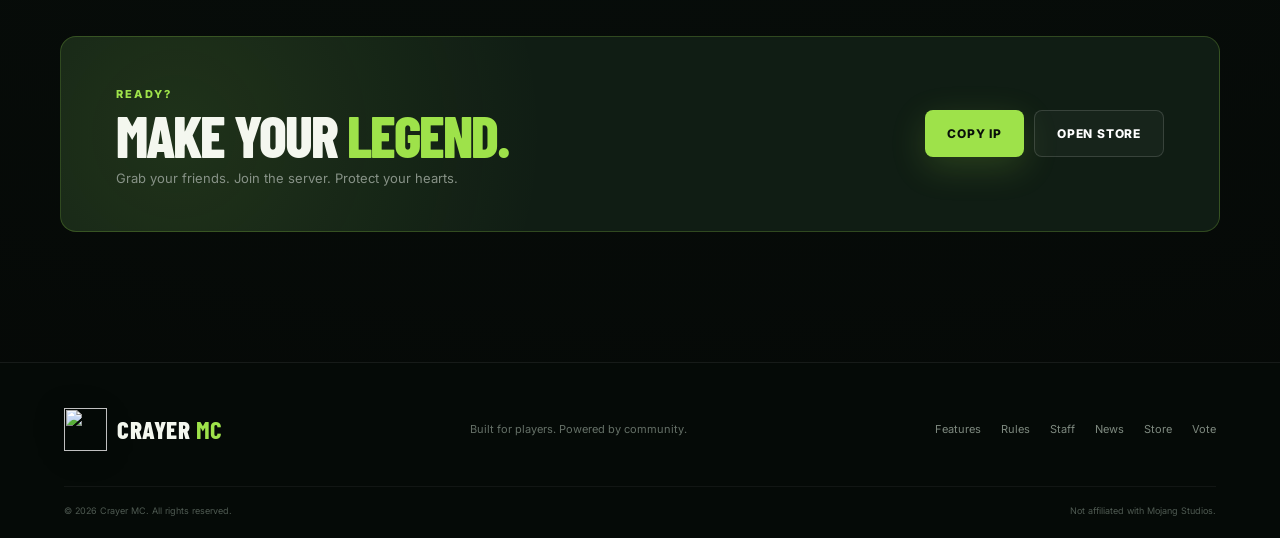
==== commit 28664a64: "Update index.html" ====
--- a/index.html
+++ b/index.html
@@ -1,6 +1,21 @@
 <!DOCTYPE html>
 <html lang="en">
 <head>
+  <title>CrayerMC | Minecraft Lifesteal Server</title>
+
+<meta name="description"
+      content="CrayerMC is a Minecraft Lifesteal server featuring PvP, custom features, an active community, and an exciting survival experience.">
+
+<link rel="icon" type="image/png" href="/assets/logo.png">
+
+<link rel="canonical" href="https://crayermc.ryzn.pro/">
+
+<meta property="og:title" content="CrayerMC | Minecraft Lifesteal Server">
+<meta property="og:description" content="Join CrayerMC — a Minecraft Lifesteal server built for an exciting survival and PvP experience.">
+<meta property="og:url" content="https://crayermc.ryzn.pro/">
+<meta property="og:site_name" content="CrayerMC">
+<meta property="og:type" content="website">
+<meta property="og:image" content="https://crayermc.ryzn.pro/assets/logo.png">
   <meta charset="UTF-8">
   <meta name="viewport" content="width=device-width, initial-scale=1.0">
   <meta name="theme-color" content="#07130e">
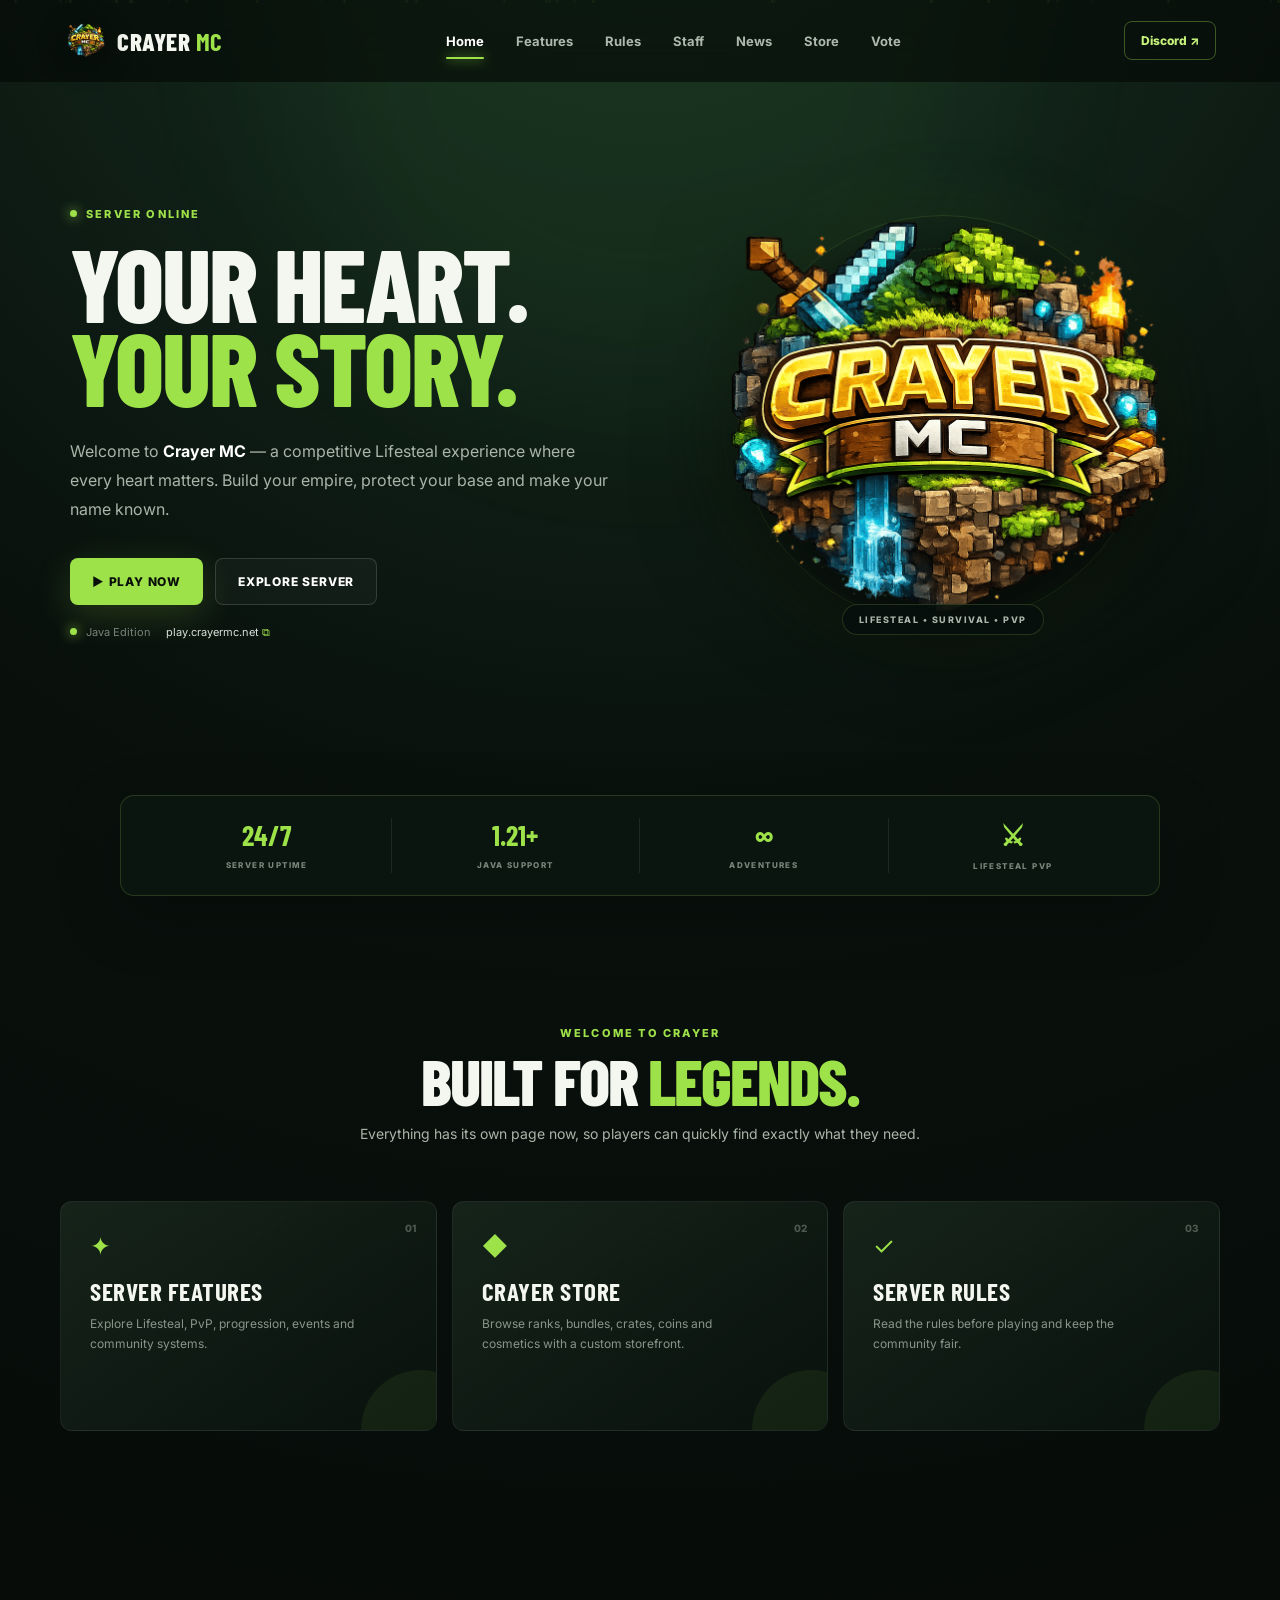
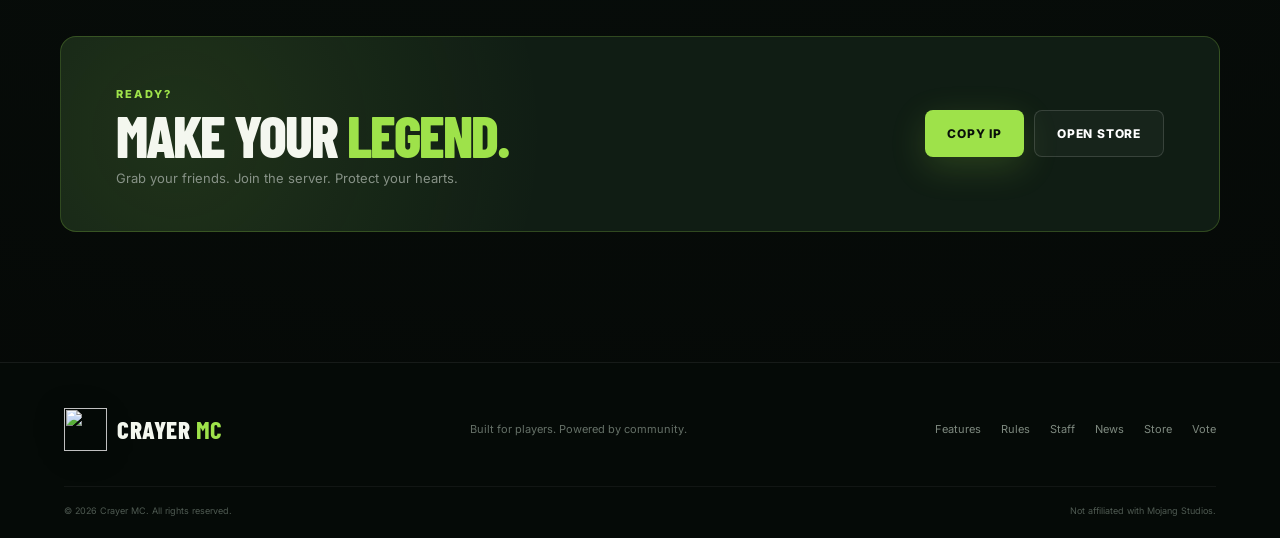
==== commit 689891f3: "Update index.html" ====
--- a/index.html
+++ b/index.html
@@ -6,16 +6,16 @@
 <meta name="description"
       content="CrayerMC is a Minecraft Lifesteal server featuring PvP, custom features, an active community, and an exciting survival experience.">
 
-<link rel="icon" type="image/png" href="/assets/logo.png">
+<link rel="icon" type="image/png" href="logo.png">
 
 <link rel="canonical" href="https://crayermc.ryzn.pro/">
 
 <meta property="og:title" content="CrayerMC | Minecraft Lifesteal Server">
-<meta property="og:description" content="Join CrayerMC — a Minecraft Lifesteal server built for an exciting survival and PvP experience.">
+<meta property="og:description" content="Join CrayerMC — a Minecraft Lifesteal server built for an exciting chaos and PvP experience.">
 <meta property="og:url" content="https://crayermc.ryzn.pro/">
 <meta property="og:site_name" content="CrayerMC">
 <meta property="og:type" content="website">
-<meta property="og:image" content="https://crayermc.ryzn.pro/assets/logo.png">
+<meta property="og:image" content="https://crayermc.ryzn.pro/logo.png">
   <meta charset="UTF-8">
   <meta name="viewport" content="width=device-width, initial-scale=1.0">
   <meta name="theme-color" content="#07130e">
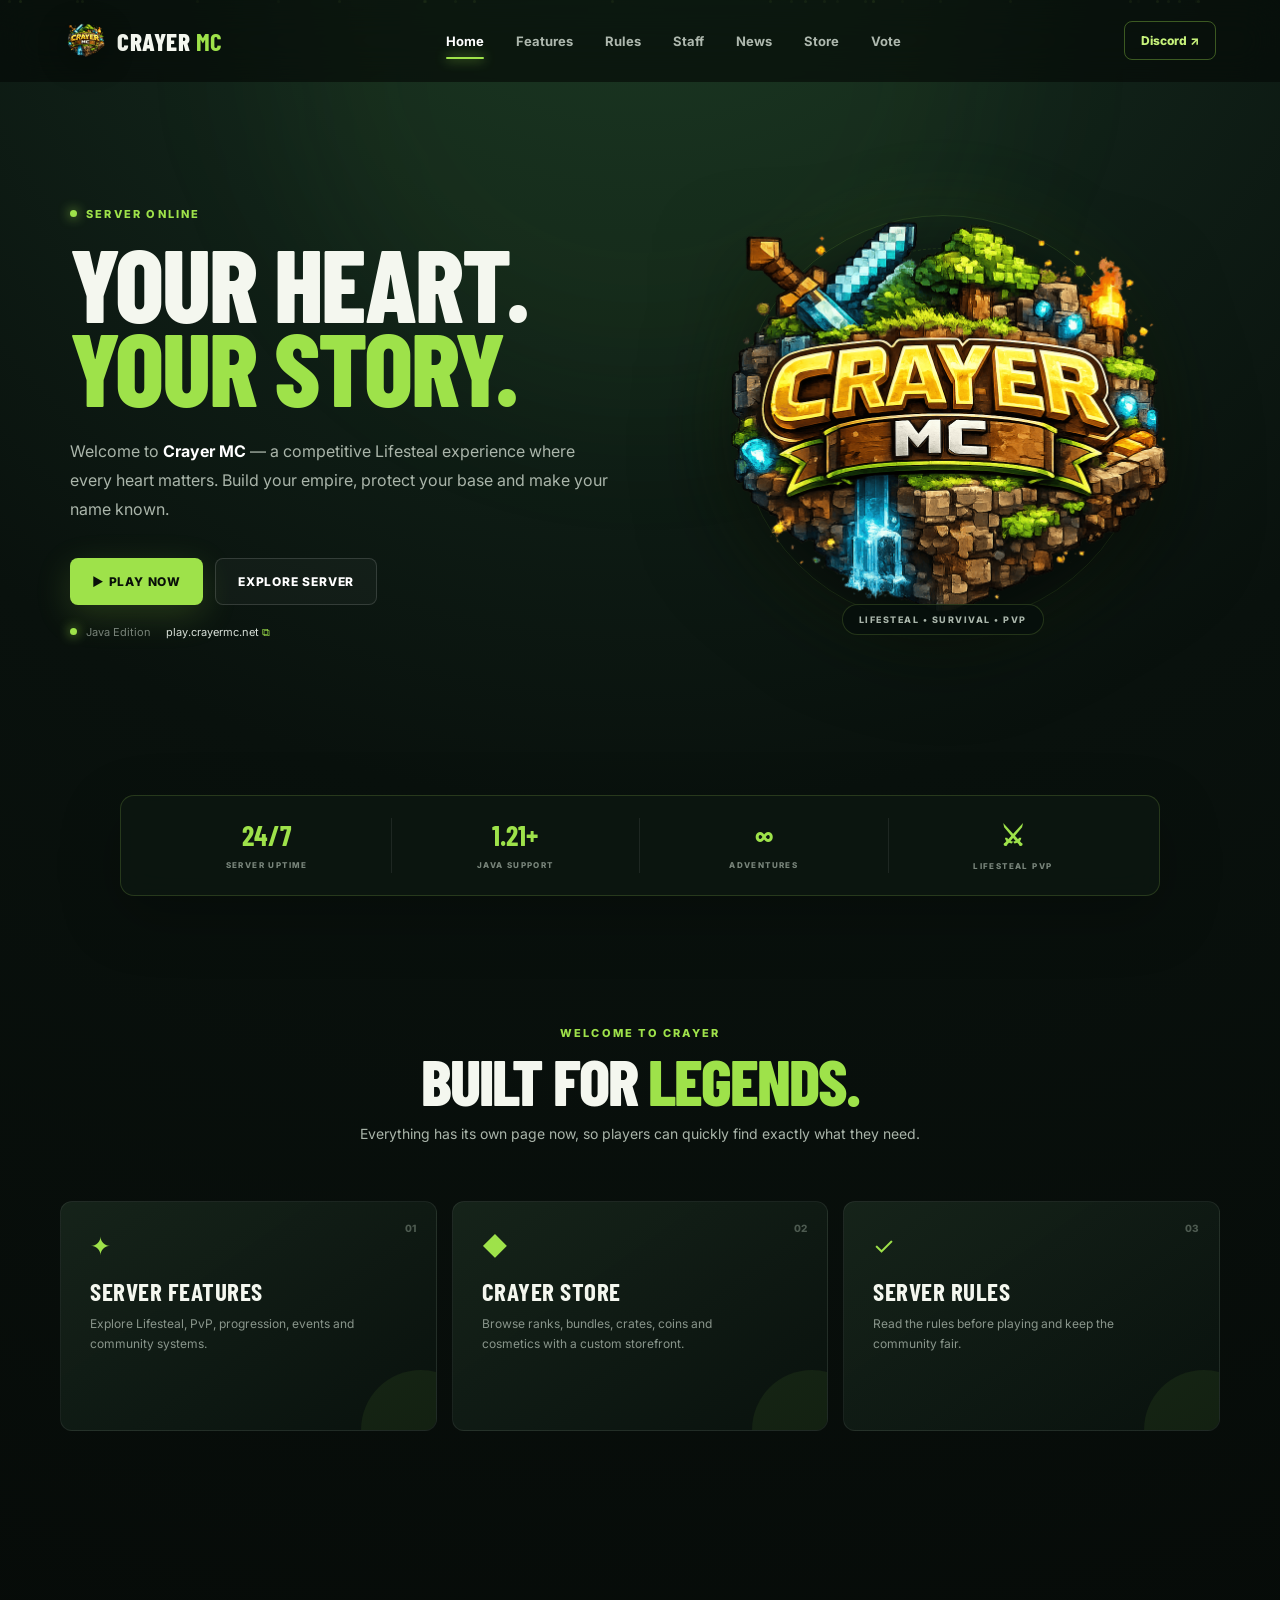
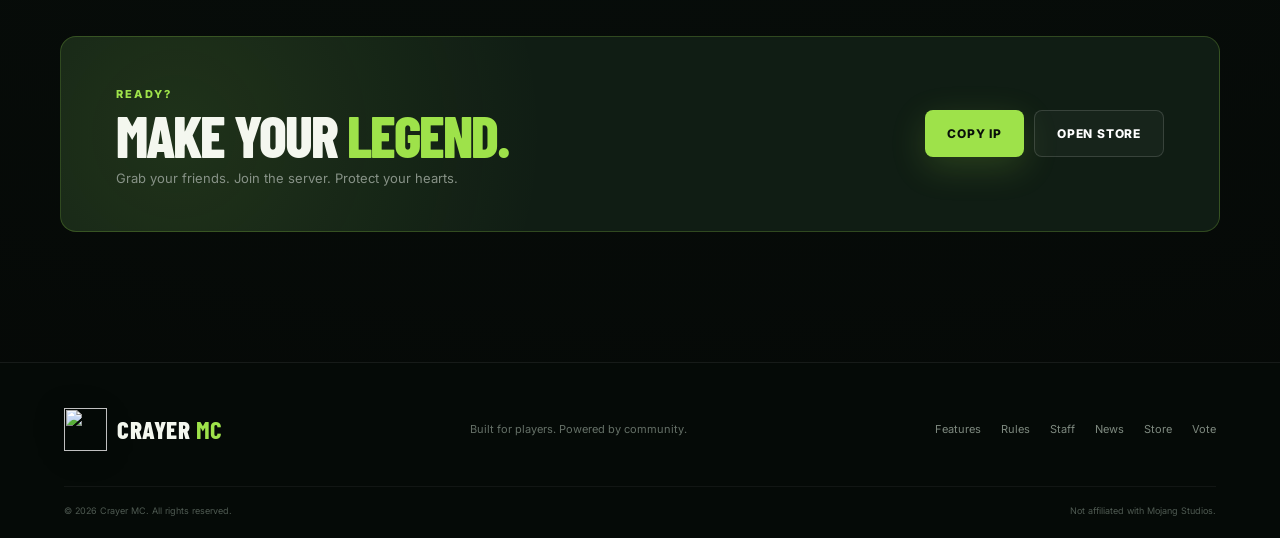
==== commit 5e677520: "Update index.html" ====
--- a/index.html
+++ b/index.html
@@ -1,6 +1,15 @@
 <!DOCTYPE html>
 <html lang="en">
 <head>
+  <script type="application/ld+json">
+{
+  "@context": "https://schema.org",
+  "@type": "WebSite",
+  "name": "CrayerMC",
+  "alternateName": "Crayer MC",
+  "url": "https://crayermc.ryzn.pro/"
+}
+</script>
   <title>CrayerMC | Minecraft Lifesteal Server</title>
 
 <meta name="description"
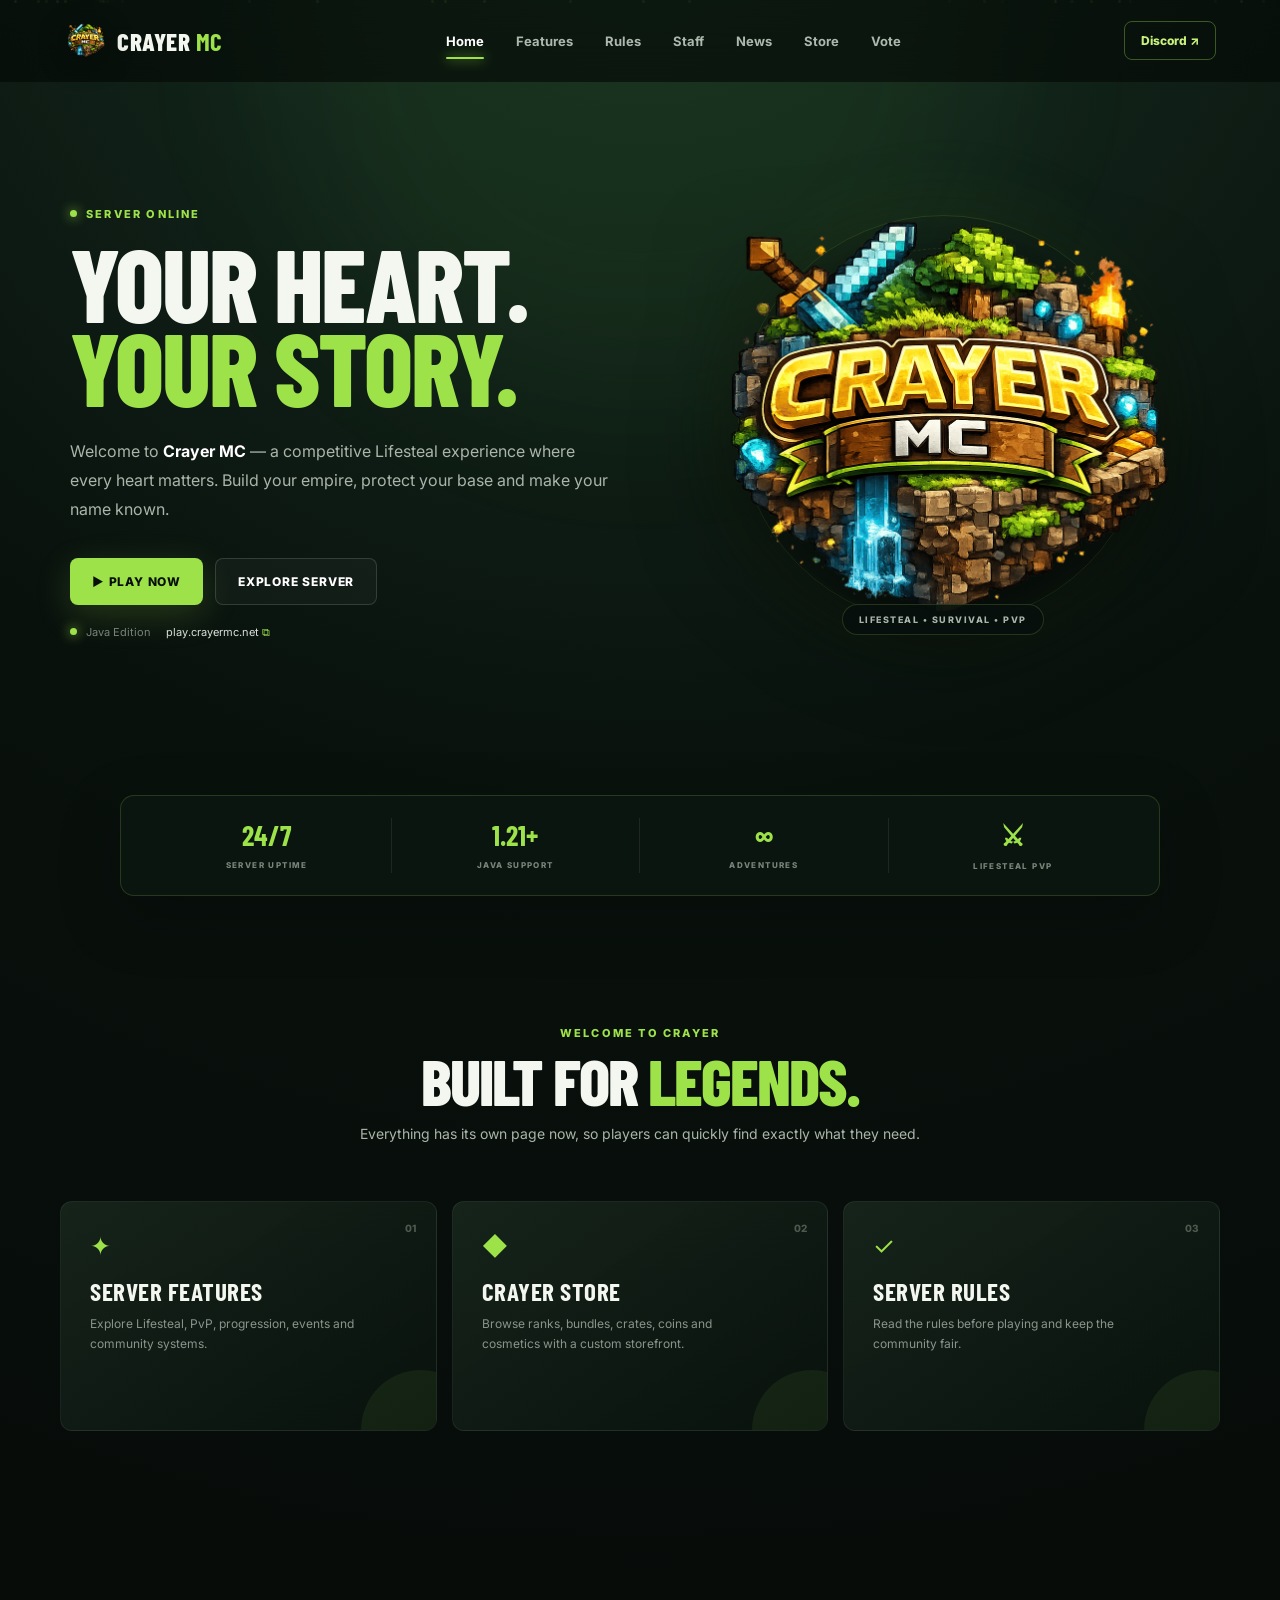
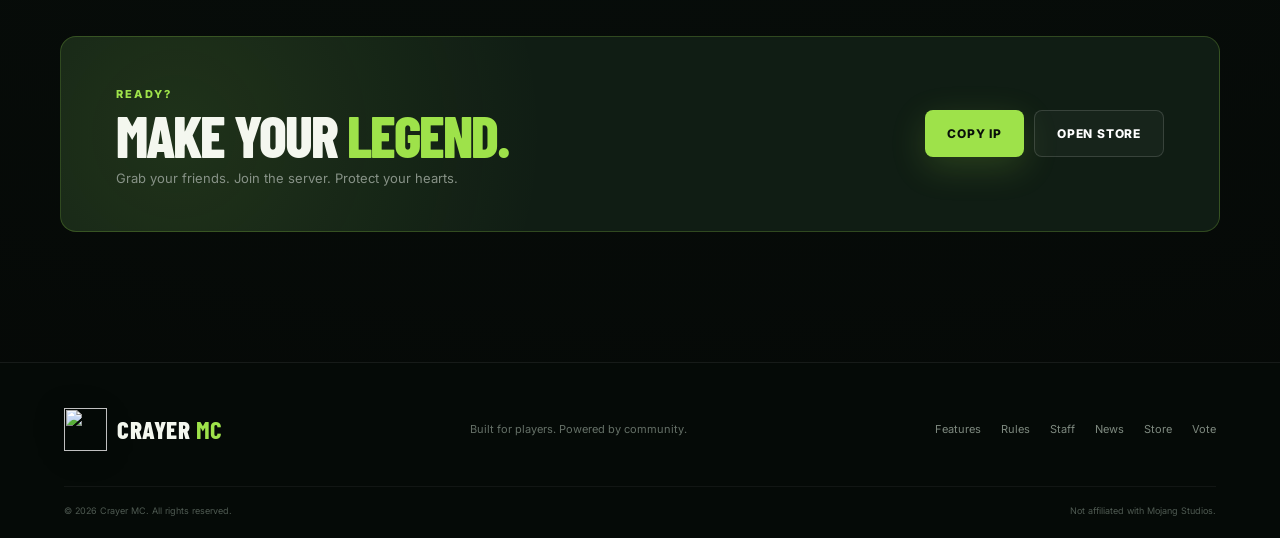
==== commit 37256b13: "Update index.html" ====
--- a/index.html
+++ b/index.html
@@ -1,6 +1,7 @@
 <!DOCTYPE html>
 <html lang="en">
 <head>
+  <meta name="google-site-verification" content="VTGG9hmz4_juDrx8f2ANUg7qiIDNpol0htkfjCkS9hw" />
   <script type="application/ld+json">
 {
   "@context": "https://schema.org",
